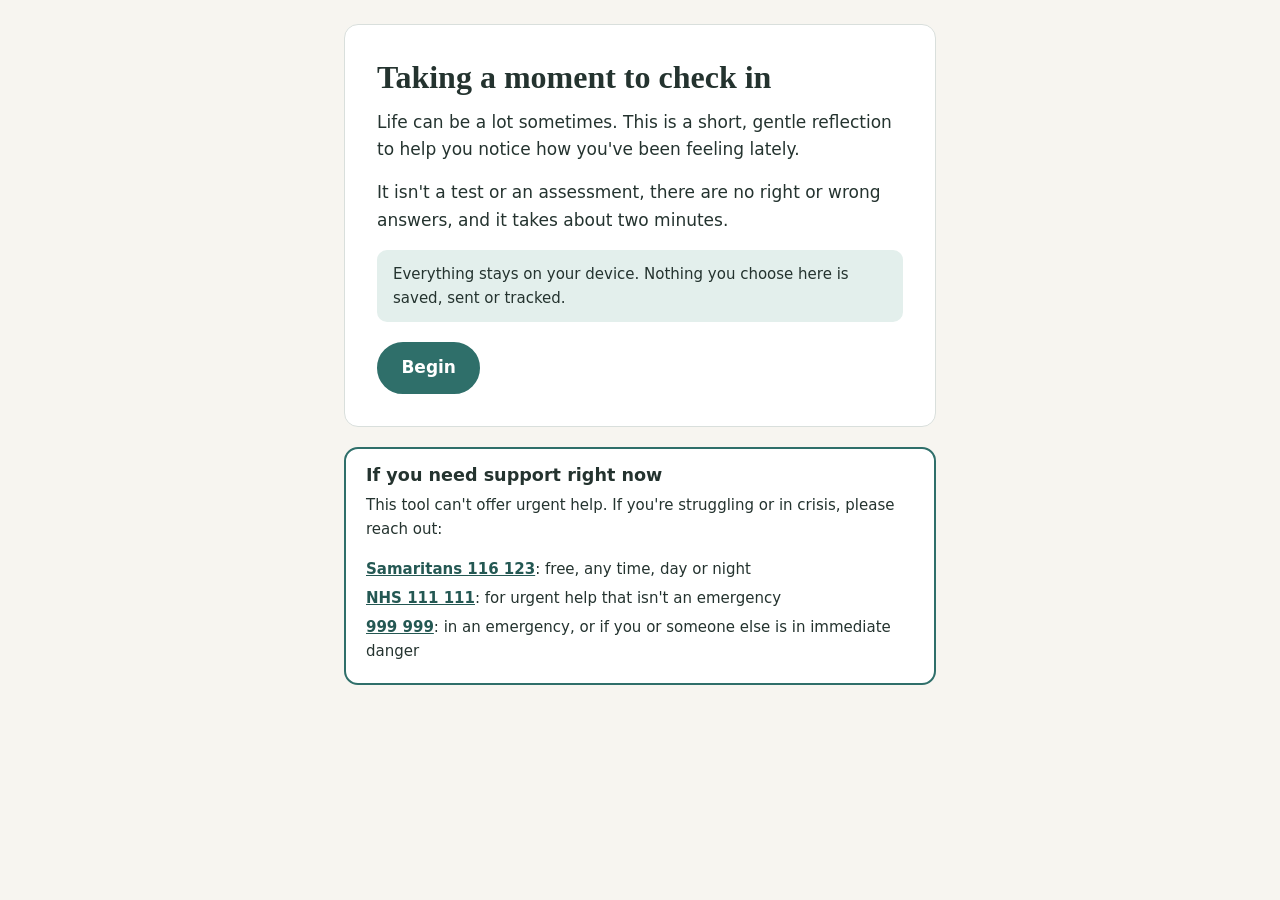
==== prod/index.html @ 45c52c2d "Promote staging (fbc34a7) to prod" ====
<!DOCTYPE html>
<html lang="en-GB">
<head>
  <meta charset="utf-8">
  <meta name="viewport" content="width=device-width, initial-scale=1">
  <title>A gentle check-in</title>

  <!-- Privacy guard: this policy tells the browser to refuse ANY network
       request to other sites (no fonts, scripts, trackers, images, fetch/XHR).
       Only our own local files may load. Even a future mistake can't leak data. -->
  <meta http-equiv="Content-Security-Policy"
        content="default-src 'none'; script-src 'self'; style-src 'self'; img-src 'self' data:; base-uri 'none'; form-action 'none'">

  <link rel="stylesheet" href="css/styles.css">
</head>
<body>
  <div class="widget" id="widget">
    <div id="stage" class="stage">
      <noscript><p class="noscript">This check-in needs JavaScript to run. If you'd like to talk to someone, please get in touch using the contact details on this website.</p></noscript>
    </div>
    <div id="crisis" class="crisis"></div>
  </div>

  <!-- Invisible area that screen readers announce (e.g. "Breathing pause started") -->
  <div id="announcer" class="sr-only" role="status" aria-live="polite"></div>

  <!-- Order matters: settings and wording first, then the logic that uses them -->
  <script src="js/config.js"></script>
  <script src="js/content.js"></script>
  <script src="js/app.js"></script>
</body>
</html>
---- prod/css/styles.css ----
/* ==========================================================================
   BRAND SETTINGS - change these to match the Squarespace site.
   Contrast notes (WCAG 2.1 AA needs 4.5:1 for text, 3:1 for borders/controls):
   if you change colours, check pairs with e.g. webaim.org/resources/contrastchecker
   ========================================================================== */
:root {
  --color-bg: #f7f5f0;            /* page background (use "transparent" to blend in) */
  --color-surface: #ffffff;       /* cards */
  --color-text: #24332f;          /* main text */
  --color-muted: #566461;         /* secondary text */
  --color-primary: #2f6f6a;       /* buttons, highlights */
  --color-primary-hover: #245853;
  --color-on-primary: #ffffff;    /* text on primary buttons */
  --color-soft: #e3efec;          /* soft tinted panels */
  --color-border: #7d8c88;        /* form control borders (3:1 vs white) */
  --color-line: #d9dfdc;          /* decorative dividers */
  --color-focus: #1a4fa0;         /* keyboard focus ring */

  /* System fonts: nothing is downloaded, so no third-party consent needed.
     To match the site font exactly it would have to be self-hosted here. */
  --font-body: system-ui, -apple-system, "Segoe UI", Roboto, "Helvetica Neue", Arial, sans-serif;
  --font-heading: Georgia, "Iowan Old Style", "Palatino Linotype", serif;

  --radius: 14px;
  --max-width: 40rem;
}

/* ---------- Base ---------- */
*, *::before, *::after { box-sizing: border-box; }

html { -webkit-text-size-adjust: 100%; }

body {
  margin: 0;
  background: var(--color-bg);
  color: var(--color-text);
  font-family: var(--font-body);
  font-size: 1.0625rem;      /* 17px */
  line-height: 1.6;
}

/* The .widget wrapper is what we measure to report the iframe height.
   Deliberately NO min-height: 100vh here, or the iframe could never shrink. */
.widget {
  max-width: var(--max-width);
  margin: 0 auto;
  padding: 1rem;
}

h1, h2, h3 {
  font-family: var(--font-heading);
  font-weight: 600;
  line-height: 1.25;
  margin: 0 0 0.75rem;
}
h1 { font-size: 1.75rem; }
h2 { font-size: 1.5rem; }
h3 { font-size: 1.2rem; }
p  { margin: 0 0 1rem; }

/* Headings receive focus when a screen changes (for screen readers);
   they shouldn't look like a focused control. */
[tabindex="-1"]:focus { outline: none; }

.sr-only {
  position: absolute; width: 1px; height: 1px; margin: -1px; padding: 0;
  overflow: hidden; clip: rect(0 0 0 0); white-space: nowrap; border: 0;
}

/* ---------- Cards and screens ---------- */
.card {
  background: var(--color-surface);
  border: 1px solid var(--color-line);
  border-radius: var(--radius);
  padding: 1.5rem 1.25rem;
}

.muted { color: var(--color-muted); }
.small { font-size: 0.9375rem; }

.privacy-note {
  background: var(--color-soft);
  border-radius: 10px;
  padding: 0.75rem 1rem;
  font-size: 0.9375rem;
}

/* ---------- Buttons ---------- */
.btn {
  display: inline-block;
  min-height: 2.75rem;                /* comfortable touch target (44px) */
  padding: 0.65rem 1.4rem;
  border: 2px solid var(--color-primary);
  border-radius: 999px;
  background: var(--color-primary);
  color: var(--color-on-primary);
  font: inherit;
  font-weight: 600;
  text-align: center;
  text-decoration: none;
  cursor: pointer;
}
.btn:hover { background: var(--color-primary-hover); border-color: var(--color-primary-hover); }

.btn-secondary {
  background: transparent;
  color: var(--color-primary);
}
.btn-secondary:hover { background: var(--color-soft); color: var(--color-primary-hover); }

.btn-row { display: flex; flex-wrap: wrap; gap: 0.75rem; margin-top: 1.25rem; }

/* Visible keyboard focus on everything interactive */
a:focus-visible, button:focus-visible, .option:has(input:focus-visible) {
  outline: 3px solid var(--color-focus);
  outline-offset: 2px;
}

/* ---------- Progress ---------- */
.progress-text { font-size: 0.9375rem; color: var(--color-muted); margin-bottom: 0.4rem; }
.progress-bar { height: 6px; background: var(--color-line); border-radius: 999px; overflow: hidden; margin-bottom: 1.25rem; }
.progress-fill { height: 100%; background: var(--color-primary); border-radius: 999px; }

/* ---------- Questions ---------- */
fieldset { border: 0; margin: 0; padding: 0; min-width: 0; }
legend { padding: 0; margin-bottom: 1rem; }
.q-prompt { display: block; font-size: 0.9375rem; color: var(--color-muted); margin-bottom: 0.35rem; }
.q-statement { display: block; font-family: var(--font-heading); font-size: 1.35rem; line-height: 1.35; }

.option {
  display: flex;
  align-items: center;
  gap: 0.75rem;
  min-height: 3rem;
  padding: 0.6rem 1rem;
  margin-bottom: 0.6rem;
  border: 2px solid var(--color-border);
  border-radius: 12px;
  background: var(--color-surface);
  cursor: pointer;
}
.option:hover { background: var(--color-soft); }
.option input { width: 1.25rem; height: 1.25rem; accent-color: var(--color-primary); flex: none; margin: 0; }
.option:has(input:checked) { border-color: var(--color-primary); background: var(--color-soft); }

.hint {
  color: var(--color-text);
  background: var(--color-soft);
  border-radius: 10px;
  padding: 0.6rem 1rem;
  margin: 0.5rem 0 0;
}

/* ---------- Results ---------- */
.reflections { padding-left: 1.2rem; margin: 0 0 1rem; }
.reflections li { margin-bottom: 0.4rem; }

.panel {
  background: var(--color-soft);
  border-radius: var(--radius);
  padding: 1.25rem;
  margin: 1.25rem 0;
}
.panel h3 { margin-top: 0; }

/* ---------- Breathing ---------- */
.breath-stage { text-align: center; padding: 0.5rem 0; }
.breath-circle-wrap { display: flex; align-items: center; justify-content: center; height: 11rem; }
.breath-circle {
  width: 8rem; height: 8rem;
  border-radius: 50%;
  background: var(--color-primary);
  opacity: 0.85;
  transform: scale(0.55);
  transition-property: transform;
  transition-timing-function: ease-in-out;
  /* transition-duration is set from JS to match the breathing timings */
}
.breath-circle.expanded { transform: scale(1); }
.breath-cue { font-family: var(--font-heading); font-size: 1.4rem; min-height: 2.2rem; margin: 0.5rem 0 0.75rem; }

/* ---------- Crisis footer ---------- */
.crisis {
  margin-top: 1.25rem;
  padding: 1rem 1.25rem;
  border: 2px solid var(--color-primary);
  border-radius: var(--radius);
  background: var(--color-surface);
  font-size: 0.9375rem;
}
.crisis h2 { font-size: 1.1rem; font-family: var(--font-body); font-weight: 700; margin-bottom: 0.4rem; }
.crisis ul { list-style: none; margin: 0; padding: 0; }
.crisis li { margin-bottom: 0.3rem; }
.crisis a { color: var(--color-primary-hover); font-weight: 700; }

.noscript { padding: 1rem; }

/* ---------- Larger screens ---------- */
@media (min-width: 40em) {
  .widget { padding: 1.5rem; }
  .card { padding: 2rem; }
  h1 { font-size: 2rem; }
}

/* ---------- Reduced motion ----------
   Removes the circle animation entirely. The words "Breathe in / out" still
   guide the exercise, so nothing is lost. */
@media (prefers-reduced-motion: reduce) {
  *, *::before, *::after {
    transition: none !important;
    animation: none !important;
    scroll-behavior: auto !important;
  }
}
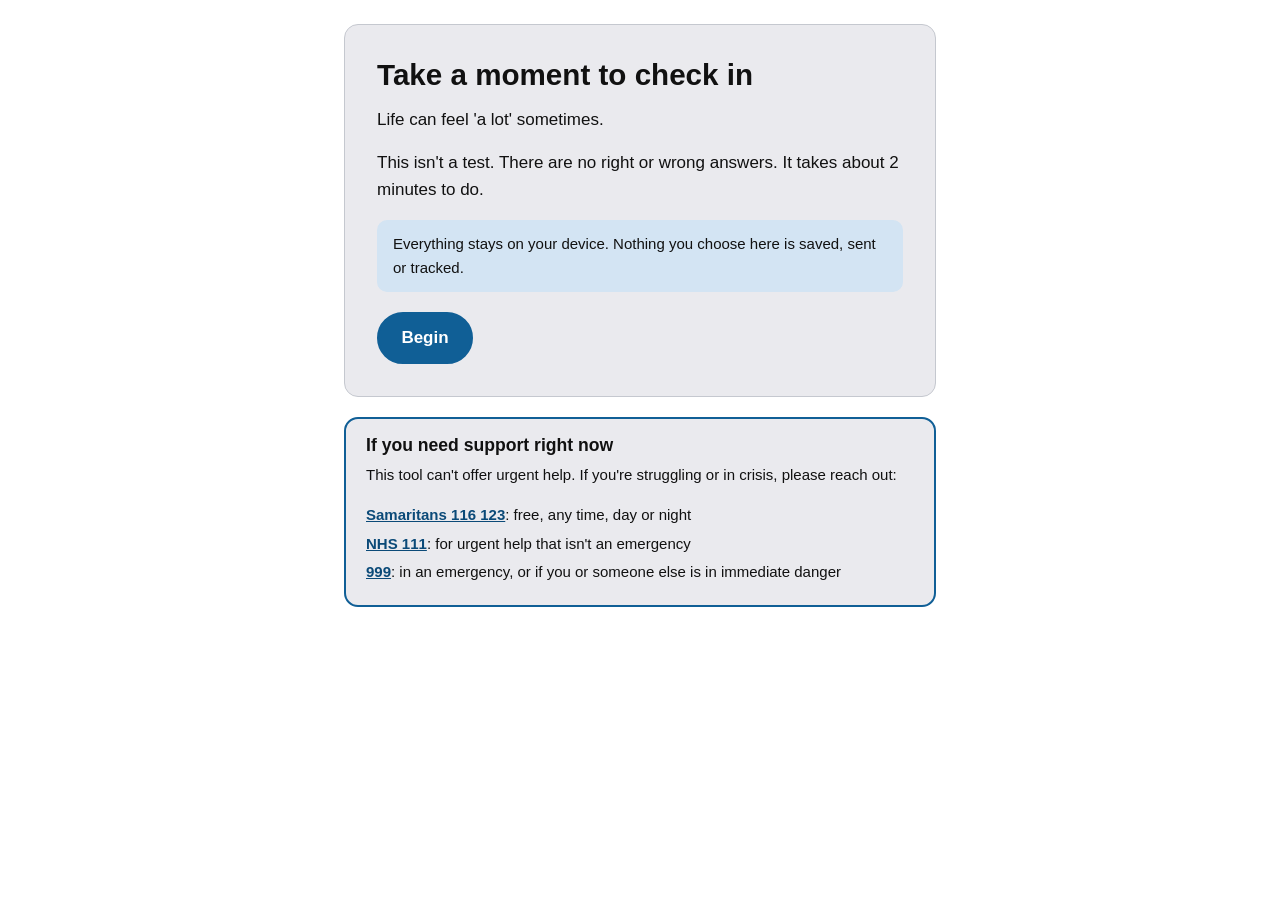
==== commit aacfc3d2: "Promote staging (a52d1df) to prod" ====
--- a/prod/index.html
+++ b/prod/index.html
@@ -18,7 +18,7 @@
     <div id="stage" class="stage">
       <noscript><p class="noscript">This check-in needs JavaScript to run. If you'd like to talk to someone, please get in touch using the contact details on this website.</p></noscript>
     </div>
-    <div id="crisis" class="crisis"></div>
+    <div id="crisis" class="crisis" hidden></div>
   </div>
 
   <!-- Invisible area that screen readers announce (e.g. "Breathing pause started") -->
--- a/prod/css/styles.css
+++ b/prod/css/styles.css
@@ -4,22 +4,25 @@
    if you change colours, check pairs with e.g. webaim.org/resources/contrastchecker
    ========================================================================== */
 :root {
-  --color-bg: #f7f5f0;            /* page background (use "transparent" to blend in) */
-  --color-surface: #ffffff;       /* cards */
-  --color-text: #24332f;          /* main text */
-  --color-muted: #566461;         /* secondary text */
-  --color-primary: #2f6f6a;       /* buttons, highlights */
-  --color-primary-hover: #245853;
+  /* Taken from lianedavidscounselling.co.uk: a black page, so the widget sits
+     as pale cards on black, with the site's blue accent. All text pairs are
+     at least 4.8:1 (AA needs 4.5:1); borders/controls are above 3:1. */
+  --color-bg: transparent;        /* around the cards: transparent shows the Squarespace page behind the frame */
+  --color-surface: #eaeaee;       /* cards (the site's pale grey) */
+  --color-text: #111111;          /* main text */
+  --color-muted: #4a4f57;         /* secondary text */
+  --color-primary: #105f96;       /* buttons, highlights (a touch darker than the site's #1470af, which just misses AA) */
+  --color-primary-hover: #0b4a78;
   --color-on-primary: #ffffff;    /* text on primary buttons */
-  --color-soft: #e3efec;          /* soft tinted panels */
-  --color-border: #7d8c88;        /* form control borders (3:1 vs white) */
-  --color-line: #d9dfdc;          /* decorative dividers */
-  --color-focus: #1a4fa0;         /* keyboard focus ring */
-
-  /* System fonts: nothing is downloaded, so no third-party consent needed.
-     To match the site font exactly it would have to be self-hosted here. */
-  --font-body: system-ui, -apple-system, "Segoe UI", Roboto, "Helvetica Neue", Arial, sans-serif;
-  --font-heading: Georgia, "Iowan Old Style", "Palatino Linotype", serif;
+  --color-soft: #d3e4f3;          /* soft tinted panels (pale blue) */
+  --color-border: #6b7078;        /* form control borders */
+  --color-line: #c5c8cf;          /* decorative dividers */
+  --color-focus: #0b4a78;         /* keyboard focus ring */
+
+  /* System fonts, as on the main site: nothing is downloaded, so no
+     third-party consent needed. */
+  --font-body: "Helvetica Neue", Helvetica, Arial, sans-serif;
+  --font-heading: Verdana, Geneva, sans-serif;
 
   --radius: 14px;
   --max-width: 40rem;
@@ -53,9 +56,9 @@
   line-height: 1.25;
   margin: 0 0 0.75rem;
 }
-h1 { font-size: 1.75rem; }
-h2 { font-size: 1.5rem; }
-h3 { font-size: 1.2rem; }
+h1 { font-size: 1.6rem; }
+h2 { font-size: 1.4rem; }
+h3 { font-size: 1.15rem; }
 p  { margin: 0 0 1rem; }
 
 /* Headings receive focus when a screen changes (for screen readers);
@@ -77,6 +80,9 @@
 
 .muted { color: var(--color-muted); }
 .small { font-size: 0.9375rem; }
+
+.teaser { text-align: center; }
+.teaser .btn-row { justify-content: center; }
 
 .privacy-note {
   background: var(--color-soft);
@@ -125,7 +131,7 @@
 fieldset { border: 0; margin: 0; padding: 0; min-width: 0; }
 legend { padding: 0; margin-bottom: 1rem; }
 .q-prompt { display: block; font-size: 0.9375rem; color: var(--color-muted); margin-bottom: 0.35rem; }
-.q-statement { display: block; font-family: var(--font-heading); font-size: 1.35rem; line-height: 1.35; }
+.q-statement { display: block; font-family: var(--font-heading); font-size: 1.2rem; line-height: 1.4; }
 
 .option {
   display: flex;
@@ -199,7 +205,7 @@
 @media (min-width: 40em) {
   .widget { padding: 1.5rem; }
   .card { padding: 2rem; }
-  h1 { font-size: 2rem; }
+  h1 { font-size: 1.85rem; }
 }
 
 /* ---------- Reduced motion ----------
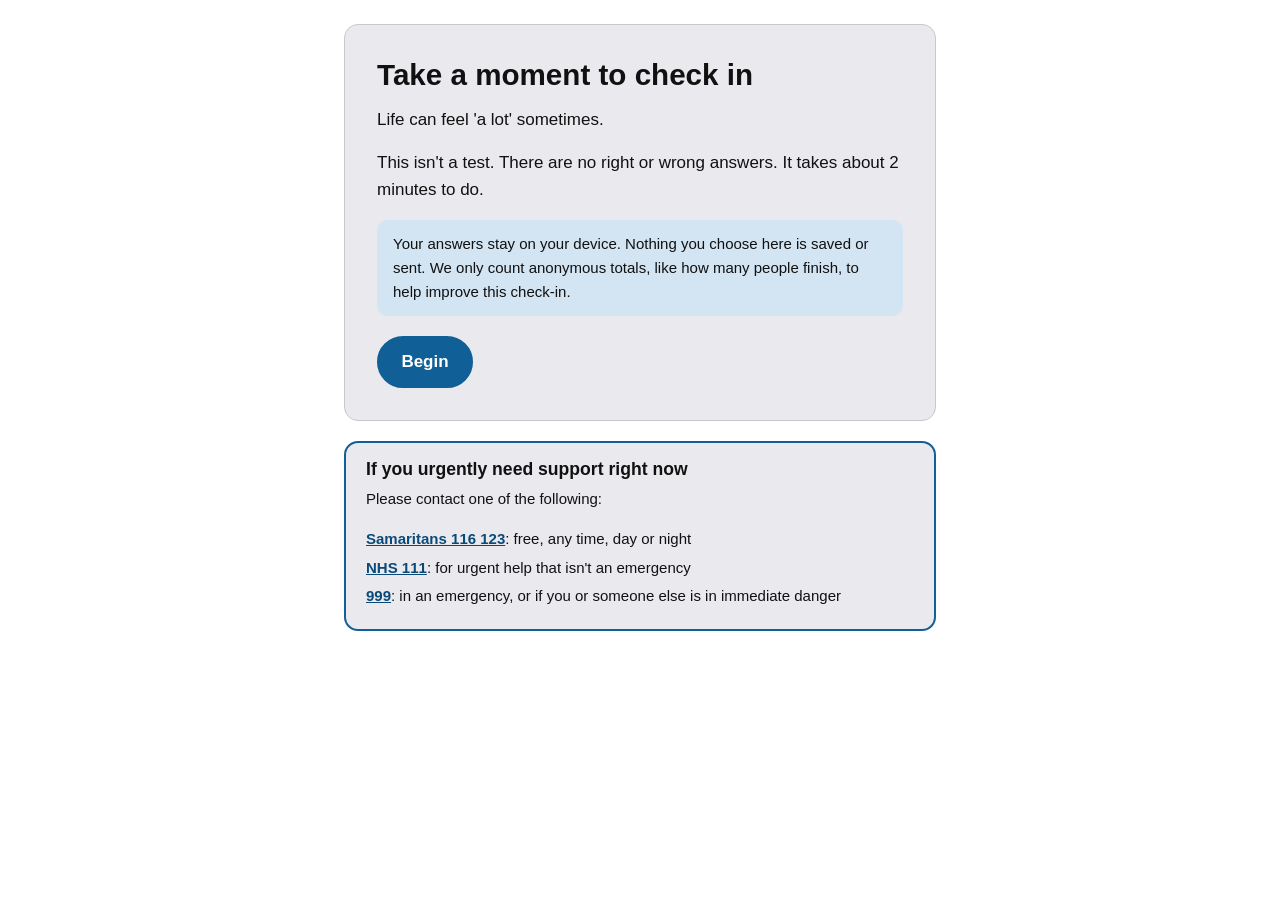
==== commit 5329caaf: "Promote staging (68cced7) to prod" ====
--- a/prod/index.html
+++ b/prod/index.html
@@ -7,9 +7,11 @@
 
   <!-- Privacy guard: this policy tells the browser to refuse ANY network
        request to other sites (no fonts, scripts, trackers, images, fetch/XHR).
-       Only our own local files may load. Even a future mistake can't leak data. -->
+       Only our own local files may load. The one exception is GoatCounter,
+       which receives the anonymous usage counts (see config.js) and nothing
+       else. Even a future mistake can't send data anywhere other than that. -->
   <meta http-equiv="Content-Security-Policy"
-        content="default-src 'none'; script-src 'self'; style-src 'self'; img-src 'self' data:; base-uri 'none'; form-action 'none'">
+        content="default-src 'none'; script-src 'self'; style-src 'self'; img-src 'self' data: https://*.goatcounter.com; connect-src https://*.goatcounter.com; base-uri 'none'; form-action 'none'">
 
   <link rel="stylesheet" href="css/styles.css">
 </head>
